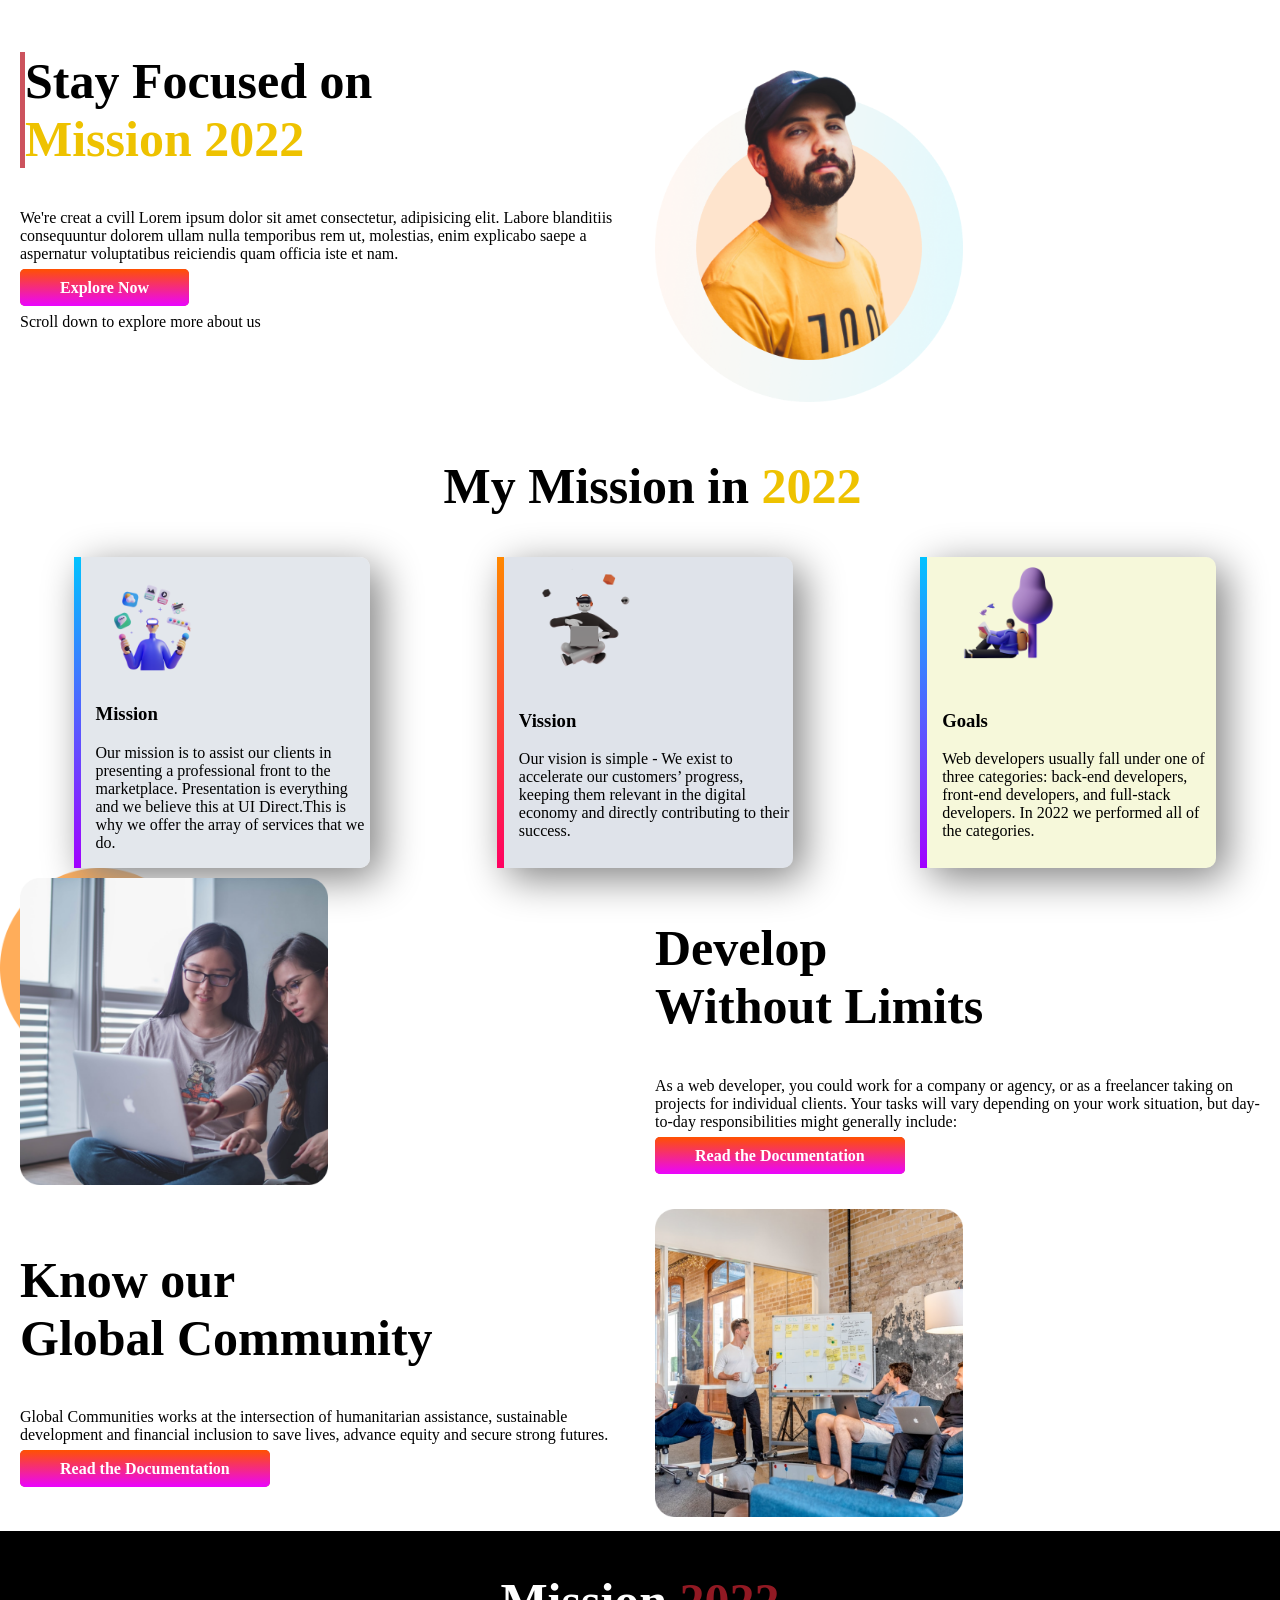
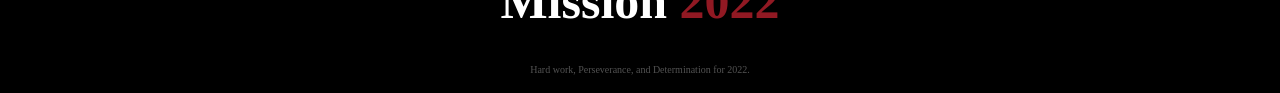
==== index.html @ d0e73333 "Correction" ====
<!DOCTYPE html>
<html lang="en">
<head>
    <meta charset="UTF-8">
    <meta http-equiv="X-UA-Compatible" content="IE=edge">
    <meta name="viewport" content="width=device-width, initial-scale=1.0">
    <link rel="shortcut icon" href="images/pictures/icon.png" type="image/x-icon">
    <link rel="stylesheet" href="style.css">
    <title>MISSION 2022</title>
</head>
<body>
<!--WELCOME PART START-->
<section class="flexible-unit">
    <div class="half-width">
        <h1 id="head-text">Stay Focused on <br> <span>Mission 2022</span></h1>
        <p>We're creat a cvill Lorem ipsum dolor sit amet consectetur, adipisicing elit. Labore blanditiis consequuntur dolorem ullam nulla temporibus rem ut, molestias, enim explicabo saepe a aspernatur voluptatibus reiciendis quam officia iste et nam.</p>
        <a class="link-button"  href="#">Explore Now</a> <br>
        <p>Scroll down to explore more about us</p>
    </div>
    <div class="half-width">
        <img src="images/person/person-2.png" alt="">
    </div>
</section>
<!--WELCOME PART END-->

<!--OVERVIEW PART START-->
<section class="overview">
    <h1 id="overview-head" style="text-align: center;">My Mission in <span>2022</span></h1>
   <div class="flexible-unit">
       <div id="ov1" class="overview-item">
           <img src="images/illustrators/illustrator-1.png" class="overview-icon" alt="">
           <h3 class="orange-color">Mission</h3>
           <p>Our mission is to assist our clients in presenting a professional front to the marketplace. Presentation is everything and we believe this at UI Direct.This is why we offer the array of services that we do. </p>
       </div>
       <div id="ov2" class="overview-item">
        <img class="overview-icon" src="images/illustrators/illustrator-2.png" alt="">
           <h3 class="orange-color">Vission</h3>
           <p>Our vision is simple - We exist to accelerate our customers’ progress, keeping them relevant in the digital economy and directly contributing to their success.</p>
       </div>
       <div id="ov3" class="overview-item">
        <img src="images/illustrators/illustrator-3.png" class="overview-icon" alt="">
        <h3 class="orange-color">Goals</h3>
        <p>Web developers usually fall under one of three categories: back-end developers, front-end developers, and full-stack developers. In 2022 we performed all of the categories.</p>
    </div>
   </div>
</section>
<!--OVERVIEW PART END-->

<!--WORKLINE PART START-->
<section id="bg1" class="flexible-unit">
    <div class="half-width">
        <img src="images/pictures/coding.png" alt="Coding">
    </div>
    <div class="half-width">
        <h1>Develop <br> Without Limits</h1>
        <p>As a web developer, you could work for a company or agency, or as a freelancer taking on projects for individual clients. Your tasks will vary depending on your work situation, but day-to-day responsibilities might generally include:</p>
        <a class="link-button"  href="#">Read the Documentation</a>
    </div>
</section>
<!--WORKLINE PART END-->

<!--COMMUNITY PART START-->
<section id="bg2" class="flexible-unit">
    <div class="half-width">
        <!--Heading-->
        <h1> Know our <br> Global Community </h1>
        <p>Global Communities works at the intersection of humanitarian assistance, sustainable development and financial inclusion to save lives, advance equity and secure strong futures.</p>
        <a href="" target="_blank" class="link-button">Read the Documentation</a>
    </div>
    <!--image part-->
    <div class="half-width">
        <img src="images/pictures/project.png" alt="Projects">
    </div>
</section>
<!--COMMUNITY PART END-->

<!--DISCLAIMER PART START-->
<!--DISCLAIMER PART END-->

<!--FOOTER PART START-->
<footer>
    <h1 id="footer-head">Mission <span id="footer-head2">2022</span></h1>
    <p>Hard work, Perseverance, and Determination for 2022.</p>
</footer>
<!--FOOTER PART END-->
</body>
</html>
---- style.css ----
body {
  margin: 0px;
}
h1 {
  font-size: 50px;
}
/*WELCOME PART START*/
.flexible-unit {
  display: flex;
  padding-left: 10px;
}
#head-text {
  border-left: 5px solid rgba(189, 32, 45, 0.767);
}
span {
  color: rgb(238, 194, 0);
}
.half-width {
  width: 50%;
  padding: 10px;
}
.half-width img {
  width: 50%;
}
.link-button {
  text-decoration: none;
  background-color: rgba(189, 32, 45, 0.767);
  border-radius: 5px;
  color: white;
  font-weight: 600px;
}
/*WELCOME PART END*/

/*OVERVIEW PART START*/
.overview {
  background-image: url(img/exp-bg.png);
  background-repeat: no-repeat;
  background-position: left;
}
.overview-item {
  width: 40%;
  margin-left: 5%;
  margin-right: 5%;
  padding-left: 15px;
  border-radius: 10px;
  box-shadow: 10px 10px 40px gray;
}
.overview-icon {
  padding: 5px;
  width: 120px;
}
#ov1 {
  border-left: 7px solid;
  border-image: linear-gradient(rgb(0, 195, 255), rgb(162, 0, 255));
  border-image-slice: 1;
  background-color: rgba(215, 221, 228, 0.705);
}
#ov2 {
  border-left: 7px solid;
  border-image: linear-gradient(rgb(255, 136, 0), rgb(255, 0, 98));
  border-image-slice: 1;
  background-color: rgba(145, 161, 182, 0.294);
}
#ov3 {
  border-left: 7px solid;
  border-image: linear-gradient(rgb(0, 195, 255), rgb(162, 0, 255));
  border-image-slice: 1;
  background-color: rgba(208, 218, 75, 0.205);
}
#overview-head {
  padding-left: 25px;
}
/*OVERVIEW PART END*/

/*WORKLINE PART START*/
.dream {
  background-image: url(img/dream-bg.png);
  background-repeat: no-repeat;
  background-position: right;
}

.link-button {
  text-decoration: none;
  background-image: linear-gradient(rgb(255, 81, 0), rgb(234, 4, 255));
  padding: 10px 40px;
  border-radius: 5px;
  color: white;
  font-weight: 600;
}
#bg1 {
  background-image: url(images/shapes/shape-1.png);
  background-repeat: no-repeat;
  background-size: 200px;
}
/*WORKLINE PART END*/

/*COMMUNITY PART START*/

/*COMMUNITY PART END*/

/*DISCLAIMER PART START*/
/*DISCLAIMER PART END*/

/*FOOTER PART START*/
footer {
  background-color: black;
  padding: 8px 6px;
}
footer h1 {
  font-size: 10px;
  text-align: center;
  color: white;
}
footer p {
  font-size: 10px;
  text-align: center;
  color: rgba(245, 245, 245, 0.335);
}
#footer-head {
  font-size: 50px;
  font-family: "Times New Roman", Times, serif;
}
#footer-head2 {
  font-size: 50px;
  font-family: "Times New Roman", Times, serif;
  color: rgba(189, 32, 45, 0.767);
}
/*FOOTER PART END*/
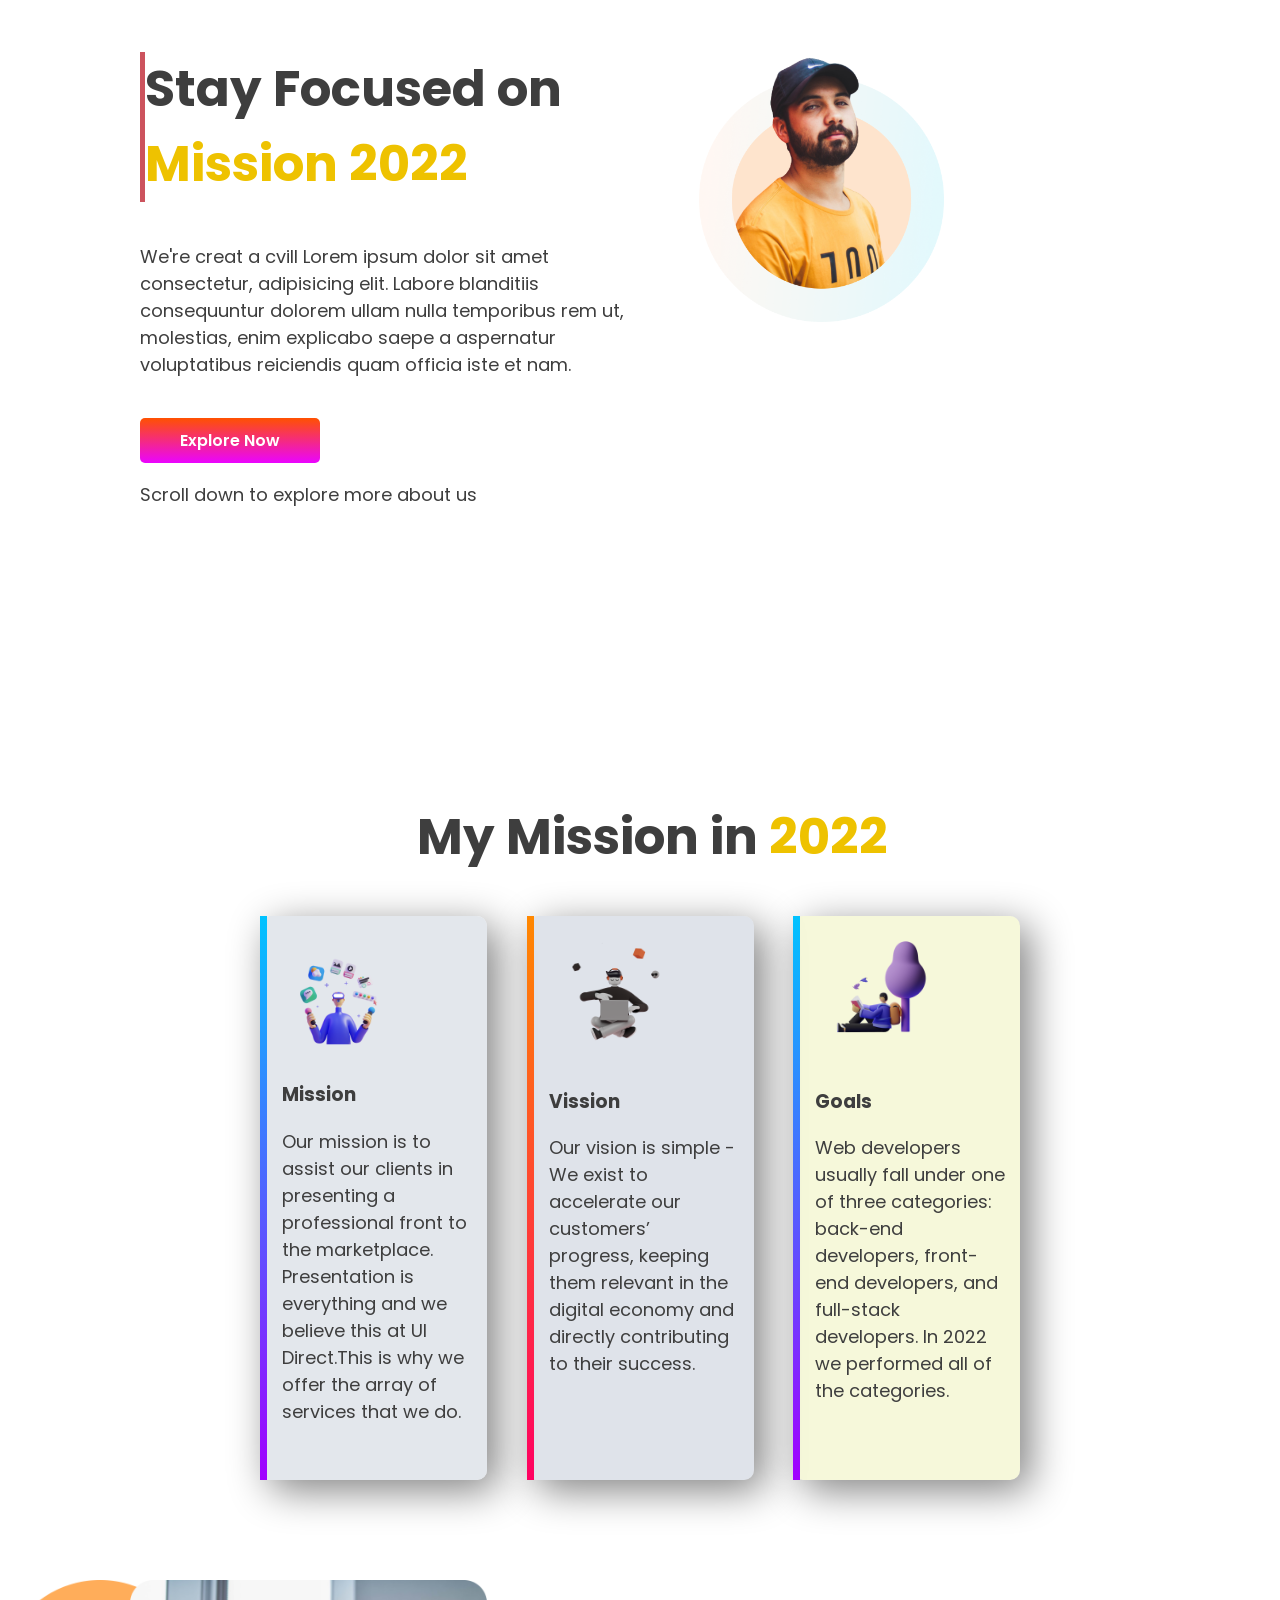
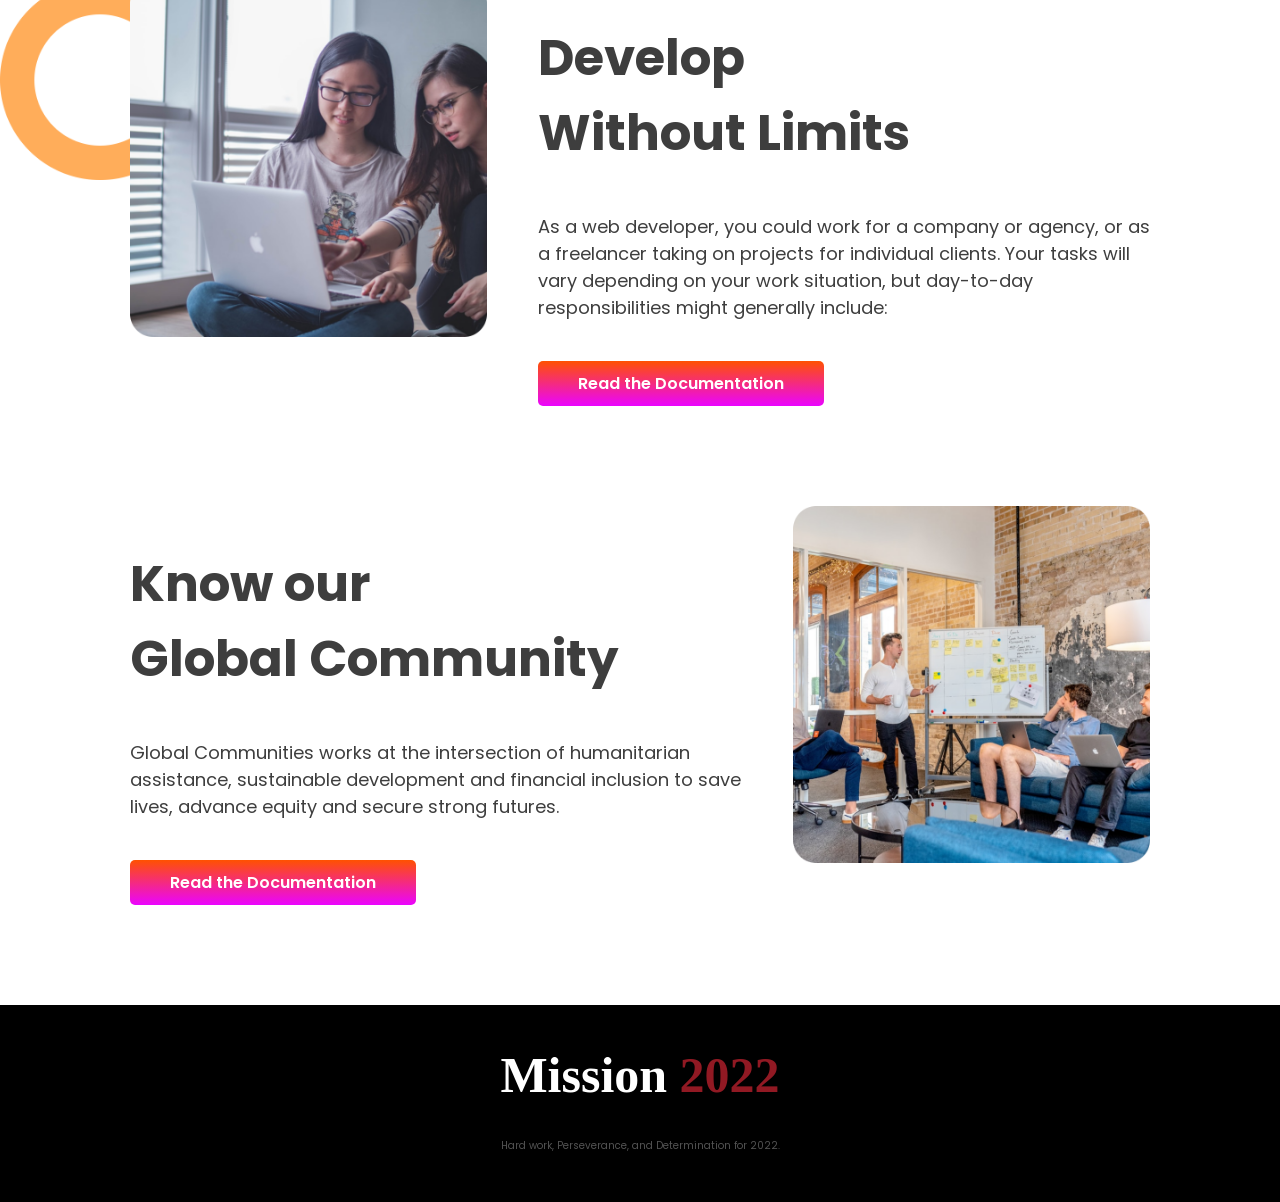
==== commit 4061f430: "Final Correction" ====
--- a/index.html
+++ b/index.html
@@ -4,13 +4,16 @@
     <meta charset="UTF-8">
     <meta http-equiv="X-UA-Compatible" content="IE=edge">
     <meta name="viewport" content="width=device-width, initial-scale=1.0">
+    <link rel="preconnect" href="https://fonts.googleapis.com">
+    <link rel="preconnect" href="https://fonts.gstatic.com" crossorigin>
+    <link href="https://fonts.googleapis.com/css2?family=Lobster&family=Poppins&family=Yeseva+One&display=swap" rel="stylesheet">
     <link rel="shortcut icon" href="images/pictures/icon.png" type="image/x-icon">
     <link rel="stylesheet" href="style.css">
     <title>MISSION 2022</title>
 </head>
 <body>
 <!--WELCOME PART START-->
-<section class="flexible-unit">
+<section style="padding-bottom: 100px;" class="flexible-unit">
     <div class="half-width">
         <h1 id="head-text">Stay Focused on <br> <span>Mission 2022</span></h1>
         <p>We're creat a cvill Lorem ipsum dolor sit amet consectetur, adipisicing elit. Labore blanditiis consequuntur dolorem ullam nulla temporibus rem ut, molestias, enim explicabo saepe a aspernatur voluptatibus reiciendis quam officia iste et nam.</p>
@@ -24,7 +27,7 @@
 <!--WELCOME PART END-->
 
 <!--OVERVIEW PART START-->
-<section class="overview">
+<section style="padding-bottom: 100px;" class="overview">
     <h1 id="overview-head" style="text-align: center;">My Mission in <span>2022</span></h1>
    <div class="flexible-unit">
        <div id="ov1" class="overview-item">
@@ -47,11 +50,11 @@
 <!--OVERVIEW PART END-->
 
 <!--WORKLINE PART START-->
-<section id="bg1" class="flexible-unit">
-    <div class="half-width">
+<section style="padding-bottom: 100px;" id="bg1" class="flexible-unit">
+    <div class="small">
         <img src="images/pictures/coding.png" alt="Coding">
     </div>
-    <div class="half-width">
+    <div class="large">
         <h1>Develop <br> Without Limits</h1>
         <p>As a web developer, you could work for a company or agency, or as a freelancer taking on projects for individual clients. Your tasks will vary depending on your work situation, but day-to-day responsibilities might generally include:</p>
         <a class="link-button"  href="#">Read the Documentation</a>
@@ -60,15 +63,15 @@
 <!--WORKLINE PART END-->
 
 <!--COMMUNITY PART START-->
-<section id="bg2" class="flexible-unit">
-    <div class="half-width">
+<section style="padding-bottom: 100px;" id="bg2" class="flexible-unit">
+    <div class="large">
         <!--Heading-->
         <h1> Know our <br> Global Community </h1>
         <p>Global Communities works at the intersection of humanitarian assistance, sustainable development and financial inclusion to save lives, advance equity and secure strong futures.</p>
         <a href="" target="_blank" class="link-button">Read the Documentation</a>
     </div>
     <!--image part-->
-    <div class="half-width">
+    <div class="small">
         <img src="images/pictures/project.png" alt="Projects">
     </div>
 </section>
--- a/style.css
+++ b/style.css
@@ -1,13 +1,20 @@
 body {
   margin: 0px;
+  font-family: "Poppins", sans-serif;
+  color: #3e3e3e;
+}
+p {
+  font-size: 18px;
+  margin-bottom: 40px;
 }
 h1 {
   font-size: 50px;
 }
 /*WELCOME PART START*/
 .flexible-unit {
+  padding: 0 130px;
   display: flex;
-  padding-left: 10px;
+  justify-content: space-between;
 }
 #head-text {
   border-left: 5px solid rgba(189, 32, 45, 0.767);
@@ -21,6 +28,16 @@
 }
 .half-width img {
   width: 50%;
+  margin-left: 10%;
+}
+.small {
+  width: 35%;
+}
+.small img {
+  width: 100%;
+}
+.large {
+  width: 60%;
 }
 .link-button {
   text-decoration: none;
@@ -36,12 +53,11 @@
   background-image: url(img/exp-bg.png);
   background-repeat: no-repeat;
   background-position: left;
+  padding: 100px 130px;
 }
 .overview-item {
-  width: 40%;
-  margin-left: 5%;
-  margin-right: 5%;
-  padding-left: 15px;
+  width: 25%;
+  padding: 15px;
   border-radius: 10px;
   box-shadow: 10px 10px 40px gray;
 }
@@ -73,11 +89,6 @@
 /*OVERVIEW PART END*/
 
 /*WORKLINE PART START*/
-.dream {
-  background-image: url(img/dream-bg.png);
-  background-repeat: no-repeat;
-  background-position: right;
-}
 
 .link-button {
   text-decoration: none;
@@ -86,8 +97,10 @@
   border-radius: 5px;
   color: white;
   font-weight: 600;
+  display: inline-block;
 }
 #bg1 {
+  padding: 0 130px;
   background-image: url(images/shapes/shape-1.png);
   background-repeat: no-repeat;
   background-size: 200px;
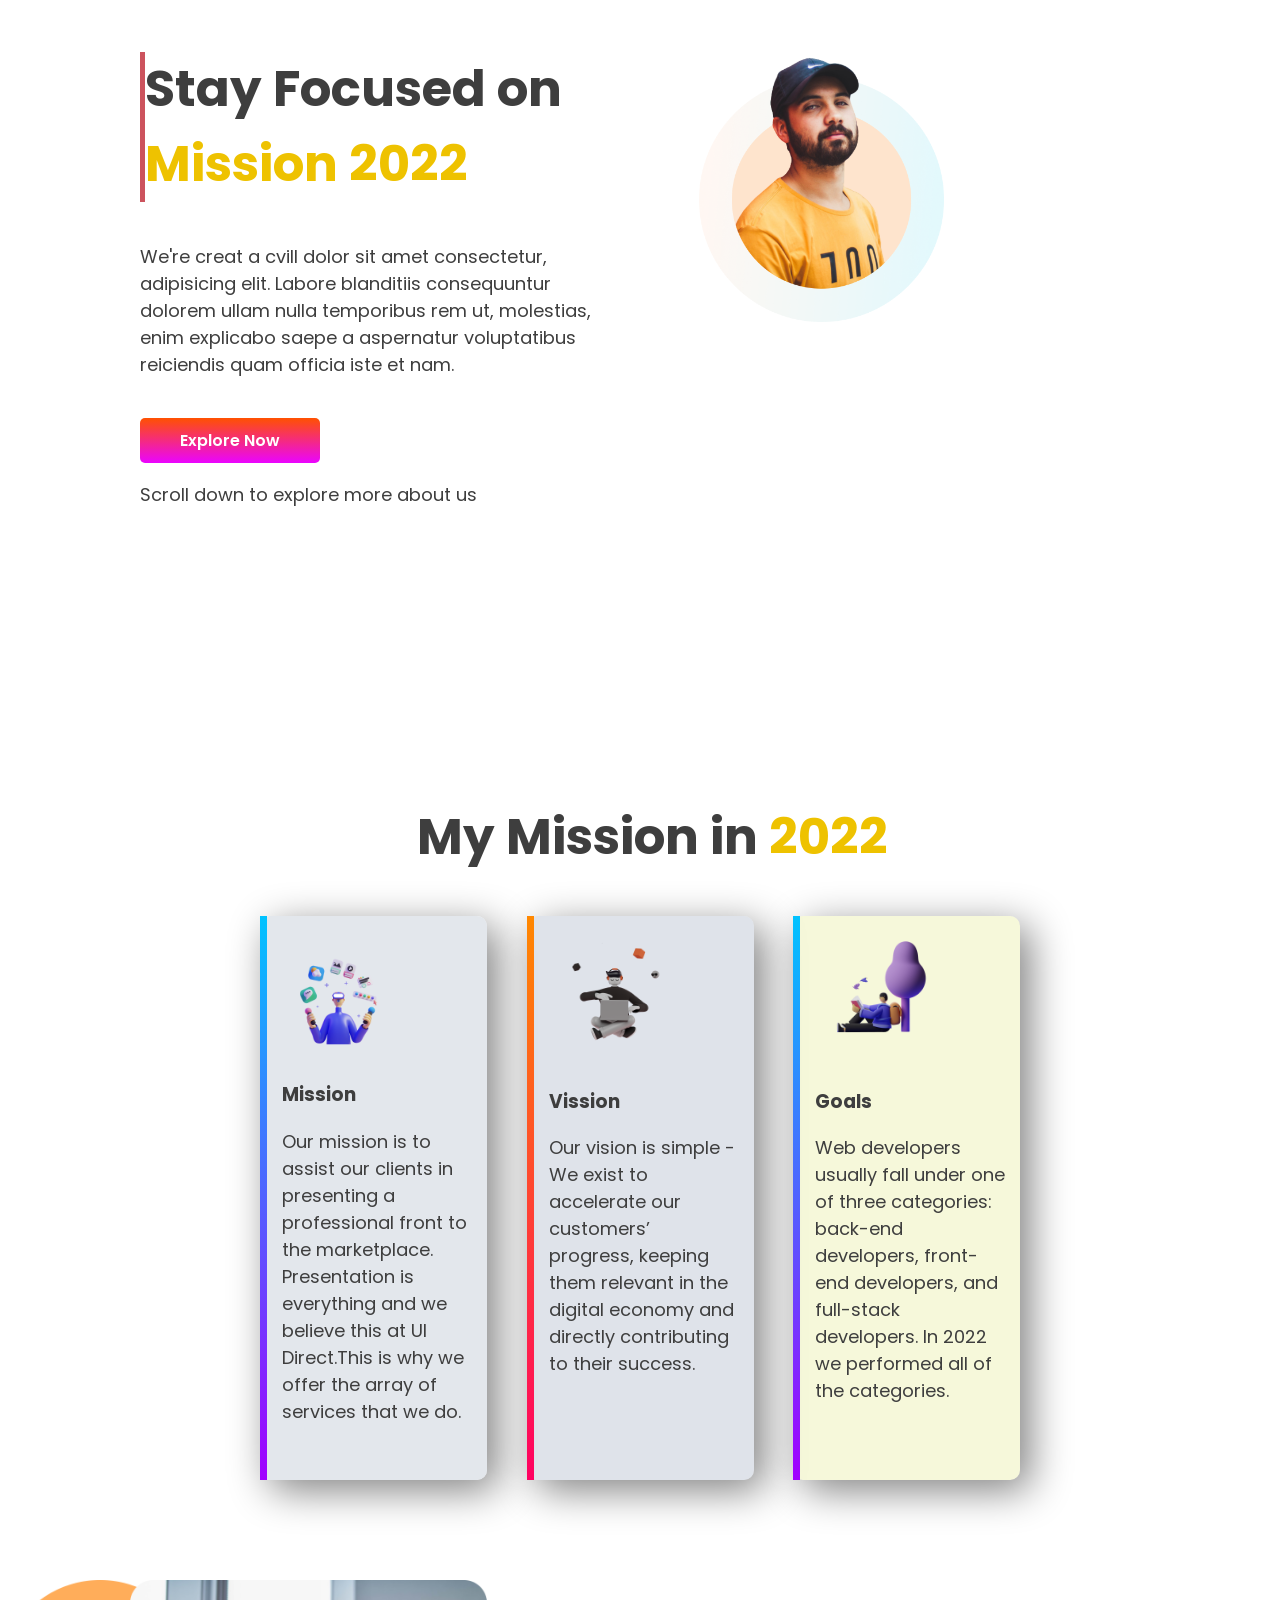
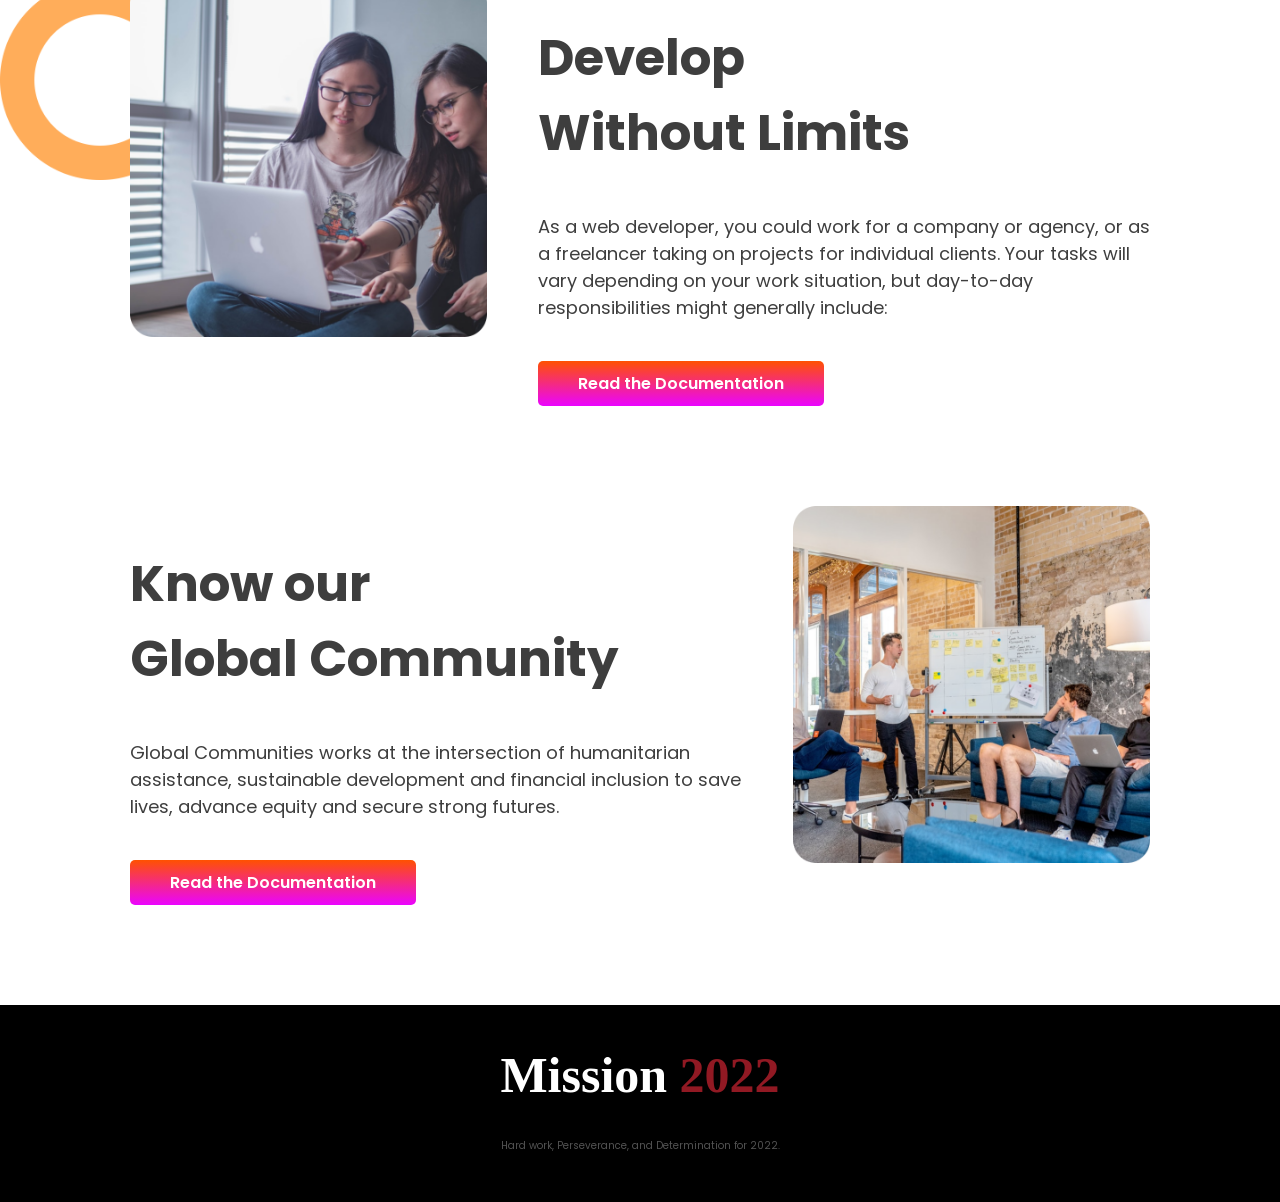
==== commit d4f4df9d: "Correction" ====
--- a/index.html
+++ b/index.html
@@ -16,7 +16,7 @@
 <section style="padding-bottom: 100px;" class="flexible-unit">
     <div class="half-width">
         <h1 id="head-text">Stay Focused on <br> <span>Mission 2022</span></h1>
-        <p>We're creat a cvill Lorem ipsum dolor sit amet consectetur, adipisicing elit. Labore blanditiis consequuntur dolorem ullam nulla temporibus rem ut, molestias, enim explicabo saepe a aspernatur voluptatibus reiciendis quam officia iste et nam.</p>
+        <p>We're creat a cvill dolor sit amet consectetur, adipisicing elit. Labore blanditiis consequuntur dolorem ullam nulla temporibus rem ut, molestias, enim explicabo saepe a aspernatur voluptatibus reiciendis quam officia iste et nam.</p>
         <a class="link-button"  href="#">Explore Now</a> <br>
         <p>Scroll down to explore more about us</p>
     </div>
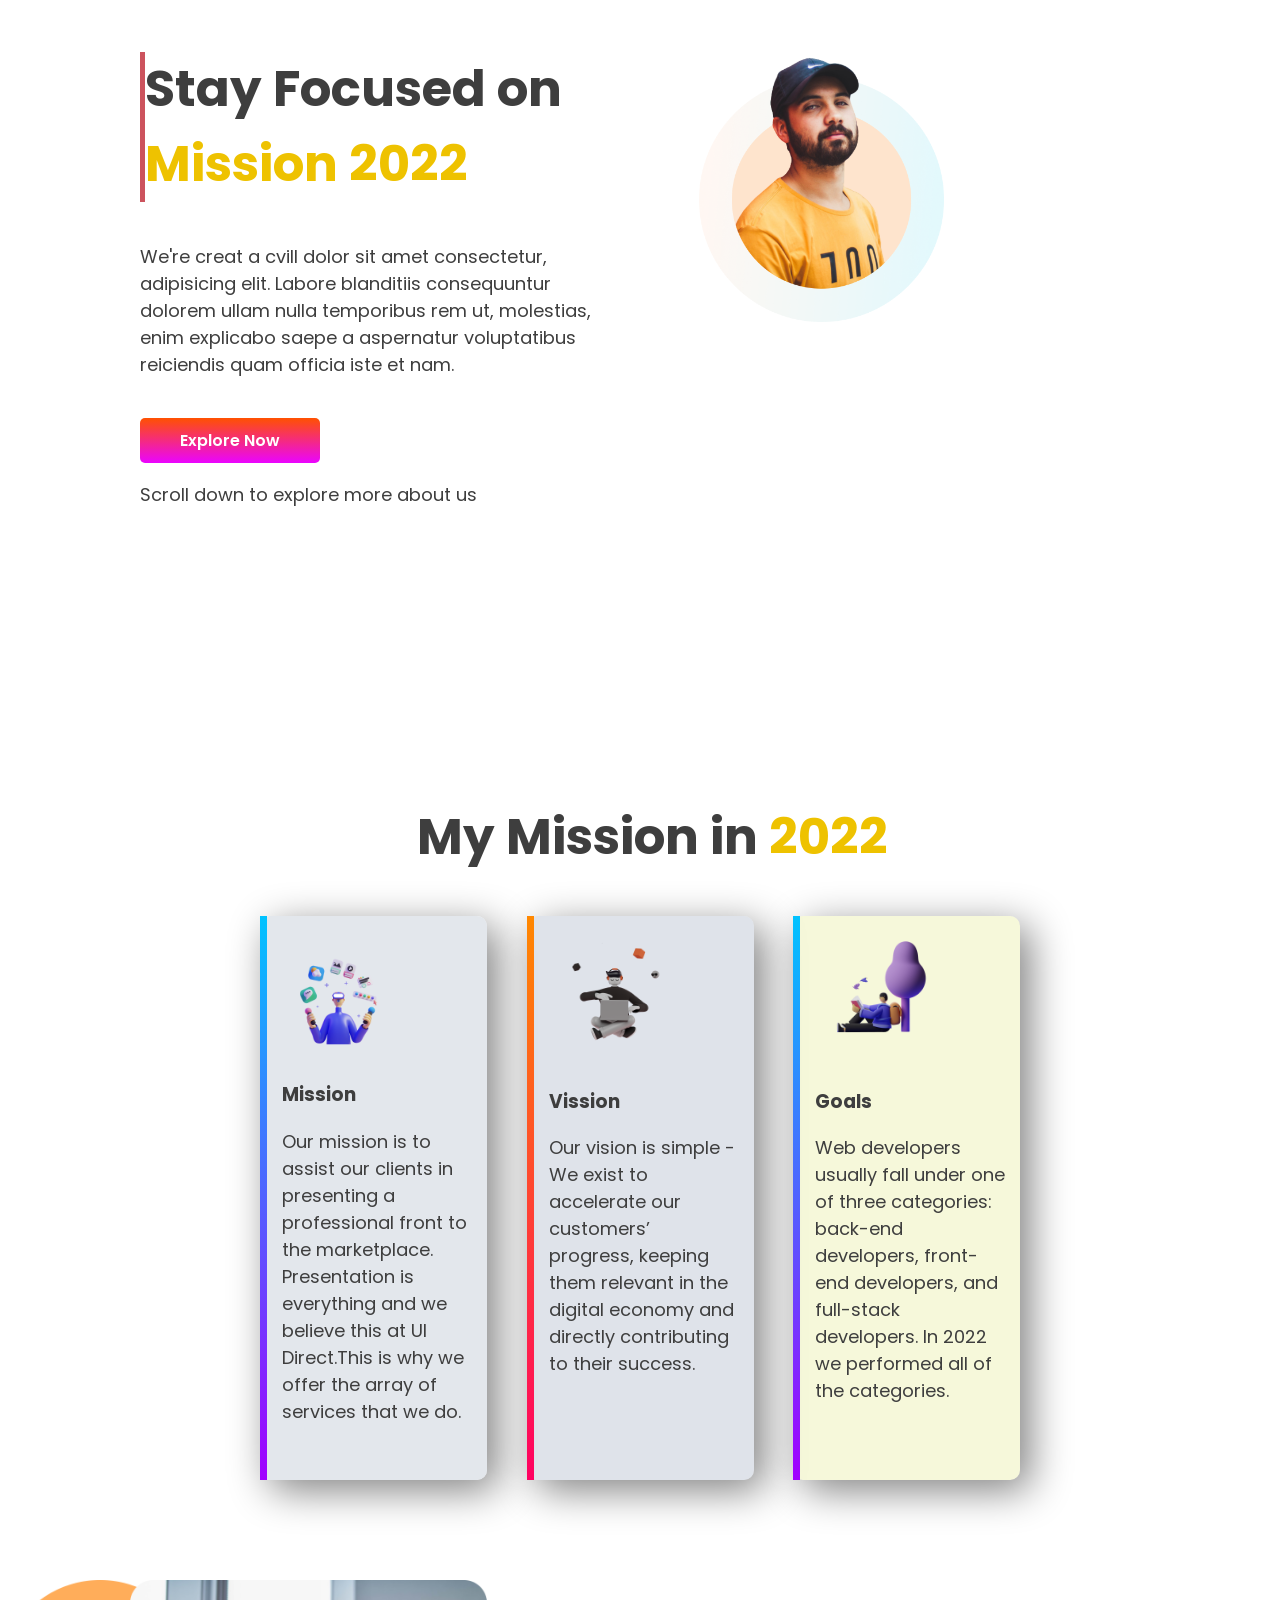
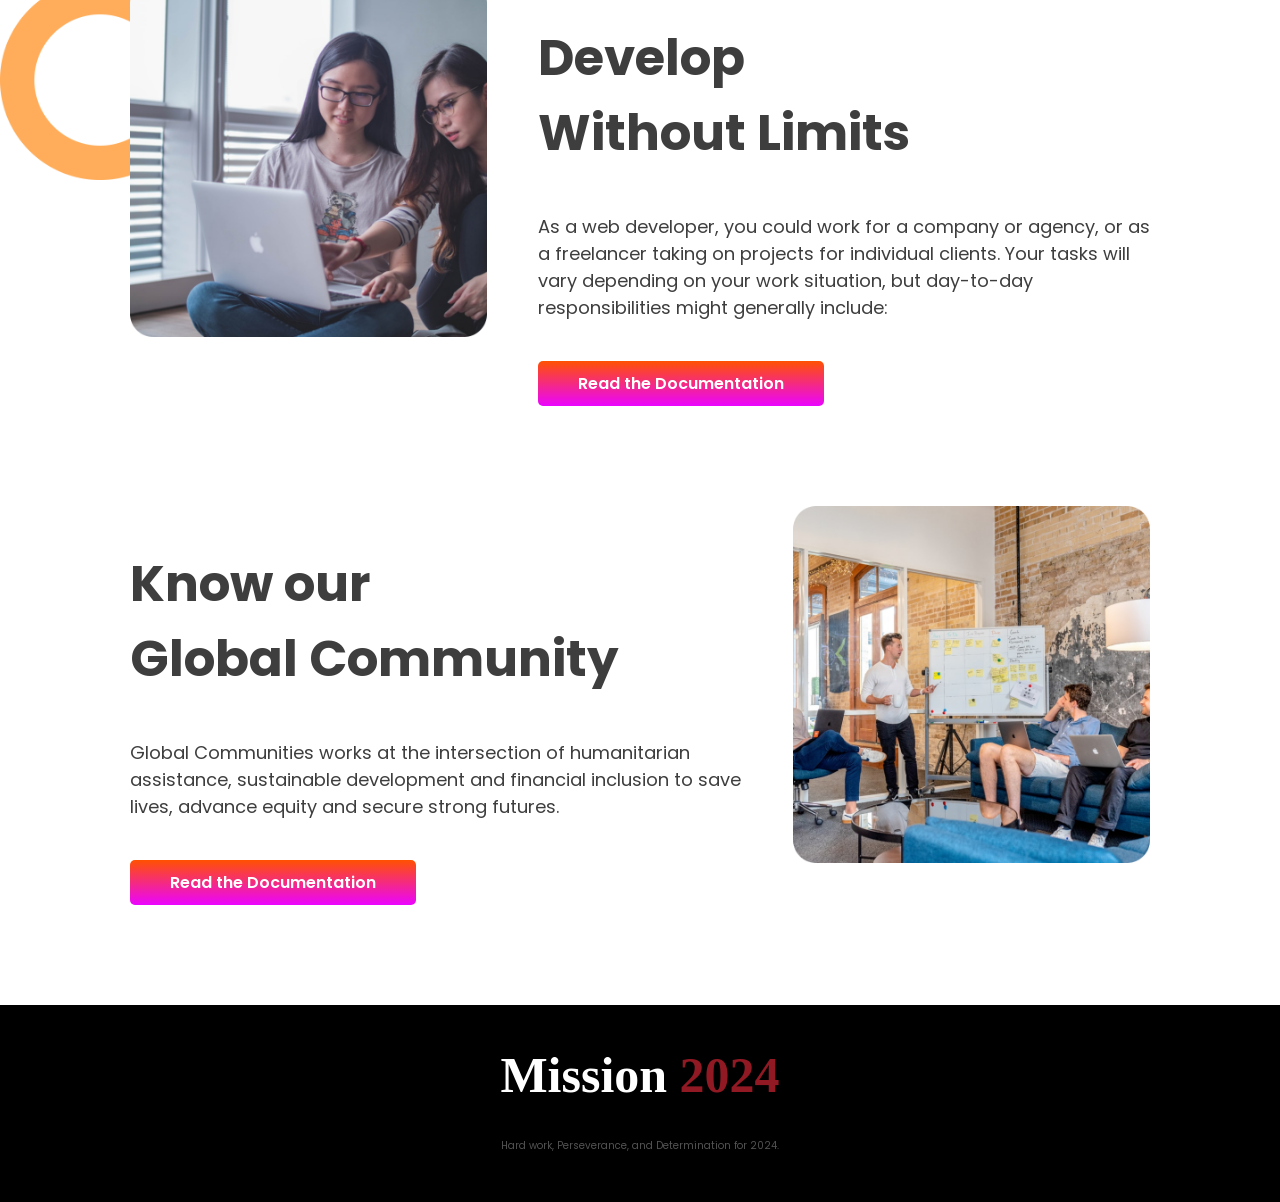
==== commit 22f7f5cf: "Update Year" ====
--- a/index.html
+++ b/index.html
@@ -9,7 +9,7 @@
     <link href="https://fonts.googleapis.com/css2?family=Lobster&family=Poppins&family=Yeseva+One&display=swap" rel="stylesheet">
     <link rel="shortcut icon" href="images/pictures/icon.png" type="image/x-icon">
     <link rel="stylesheet" href="style.css">
-    <title>MISSION 2022</title>
+    <title>MISSION 2024</title>
 </head>
 <body>
 <!--WELCOME PART START-->
@@ -82,9 +82,9 @@
 
 <!--FOOTER PART START-->
 <footer>
-    <h1 id="footer-head">Mission <span id="footer-head2">2022</span></h1>
-    <p>Hard work, Perseverance, and Determination for 2022.</p>
+    <h1 id="footer-head">Mission <span id="footer-head2">2024</span></h1>
+    <p>Hard work, Perseverance, and Determination for 2024.</p>
 </footer>
 <!--FOOTER PART END-->
 </body>
-</html>+</html>
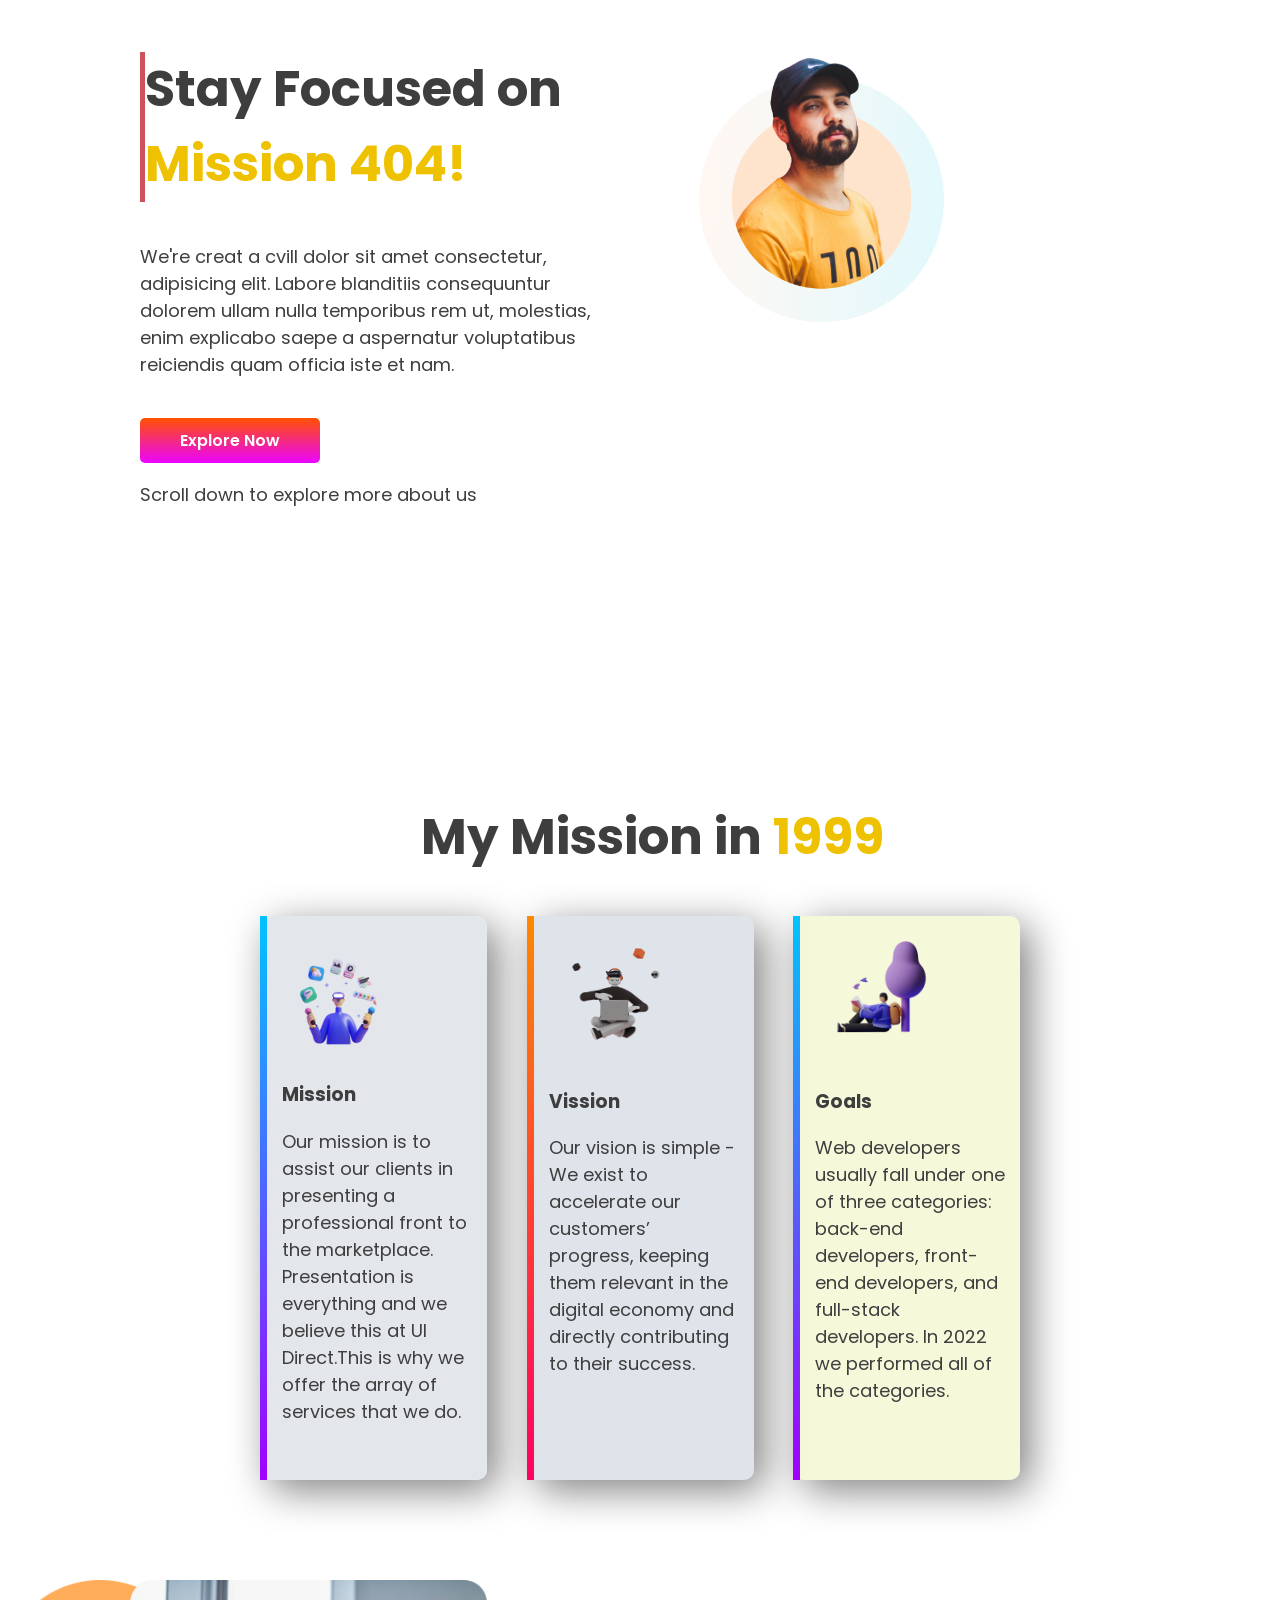
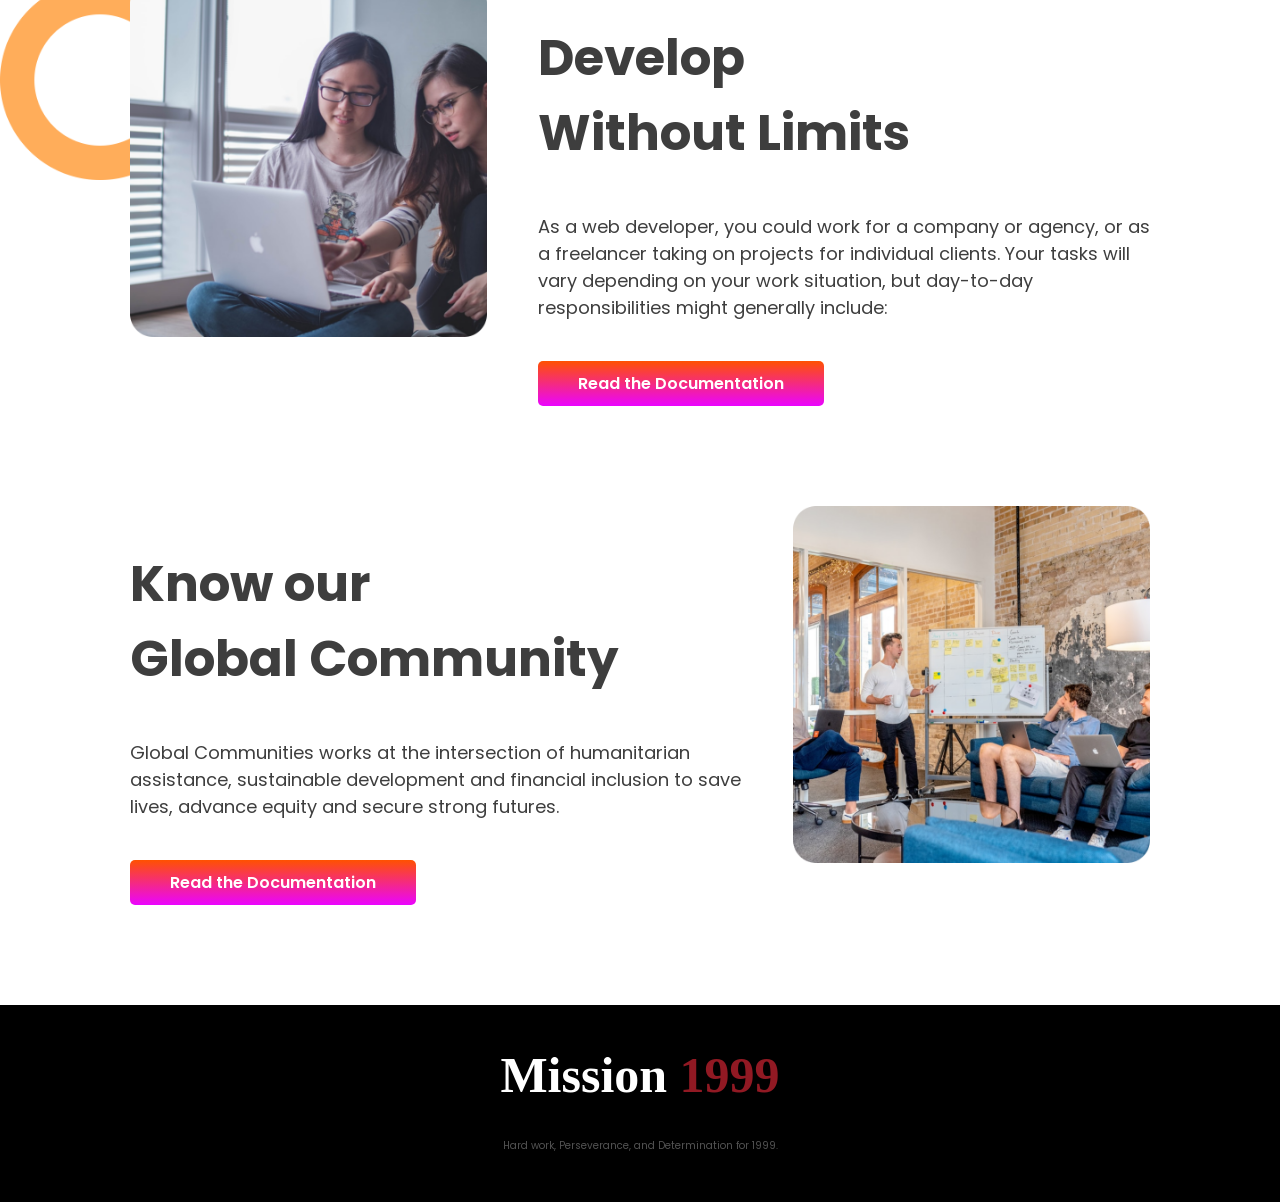
==== commit 6f8ad383: "Update Year" ====
--- a/index.html
+++ b/index.html
@@ -9,13 +9,13 @@
     <link href="https://fonts.googleapis.com/css2?family=Lobster&family=Poppins&family=Yeseva+One&display=swap" rel="stylesheet">
     <link rel="shortcut icon" href="images/pictures/icon.png" type="image/x-icon">
     <link rel="stylesheet" href="style.css">
-    <title>MISSION 2024</title>
+    <title>MISSION 1999</title>
 </head>
 <body>
 <!--WELCOME PART START-->
 <section style="padding-bottom: 100px;" class="flexible-unit">
     <div class="half-width">
-        <h1 id="head-text">Stay Focused on <br> <span>Mission 2022</span></h1>
+        <h1 id="head-text">Stay Focused on <br> <span>Mission 404!</span></h1>
         <p>We're creat a cvill dolor sit amet consectetur, adipisicing elit. Labore blanditiis consequuntur dolorem ullam nulla temporibus rem ut, molestias, enim explicabo saepe a aspernatur voluptatibus reiciendis quam officia iste et nam.</p>
         <a class="link-button"  href="#">Explore Now</a> <br>
         <p>Scroll down to explore more about us</p>
@@ -28,7 +28,7 @@
 
 <!--OVERVIEW PART START-->
 <section style="padding-bottom: 100px;" class="overview">
-    <h1 id="overview-head" style="text-align: center;">My Mission in <span>2022</span></h1>
+    <h1 id="overview-head" style="text-align: center;">My Mission in <span>1999</span></h1>
    <div class="flexible-unit">
        <div id="ov1" class="overview-item">
            <img src="images/illustrators/illustrator-1.png" class="overview-icon" alt="">
@@ -82,8 +82,8 @@
 
 <!--FOOTER PART START-->
 <footer>
-    <h1 id="footer-head">Mission <span id="footer-head2">2024</span></h1>
-    <p>Hard work, Perseverance, and Determination for 2024.</p>
+    <h1 id="footer-head">Mission <span id="footer-head2">1999</span></h1>
+    <p>Hard work, Perseverance, and Determination for 1999.</p>
 </footer>
 <!--FOOTER PART END-->
 </body>
